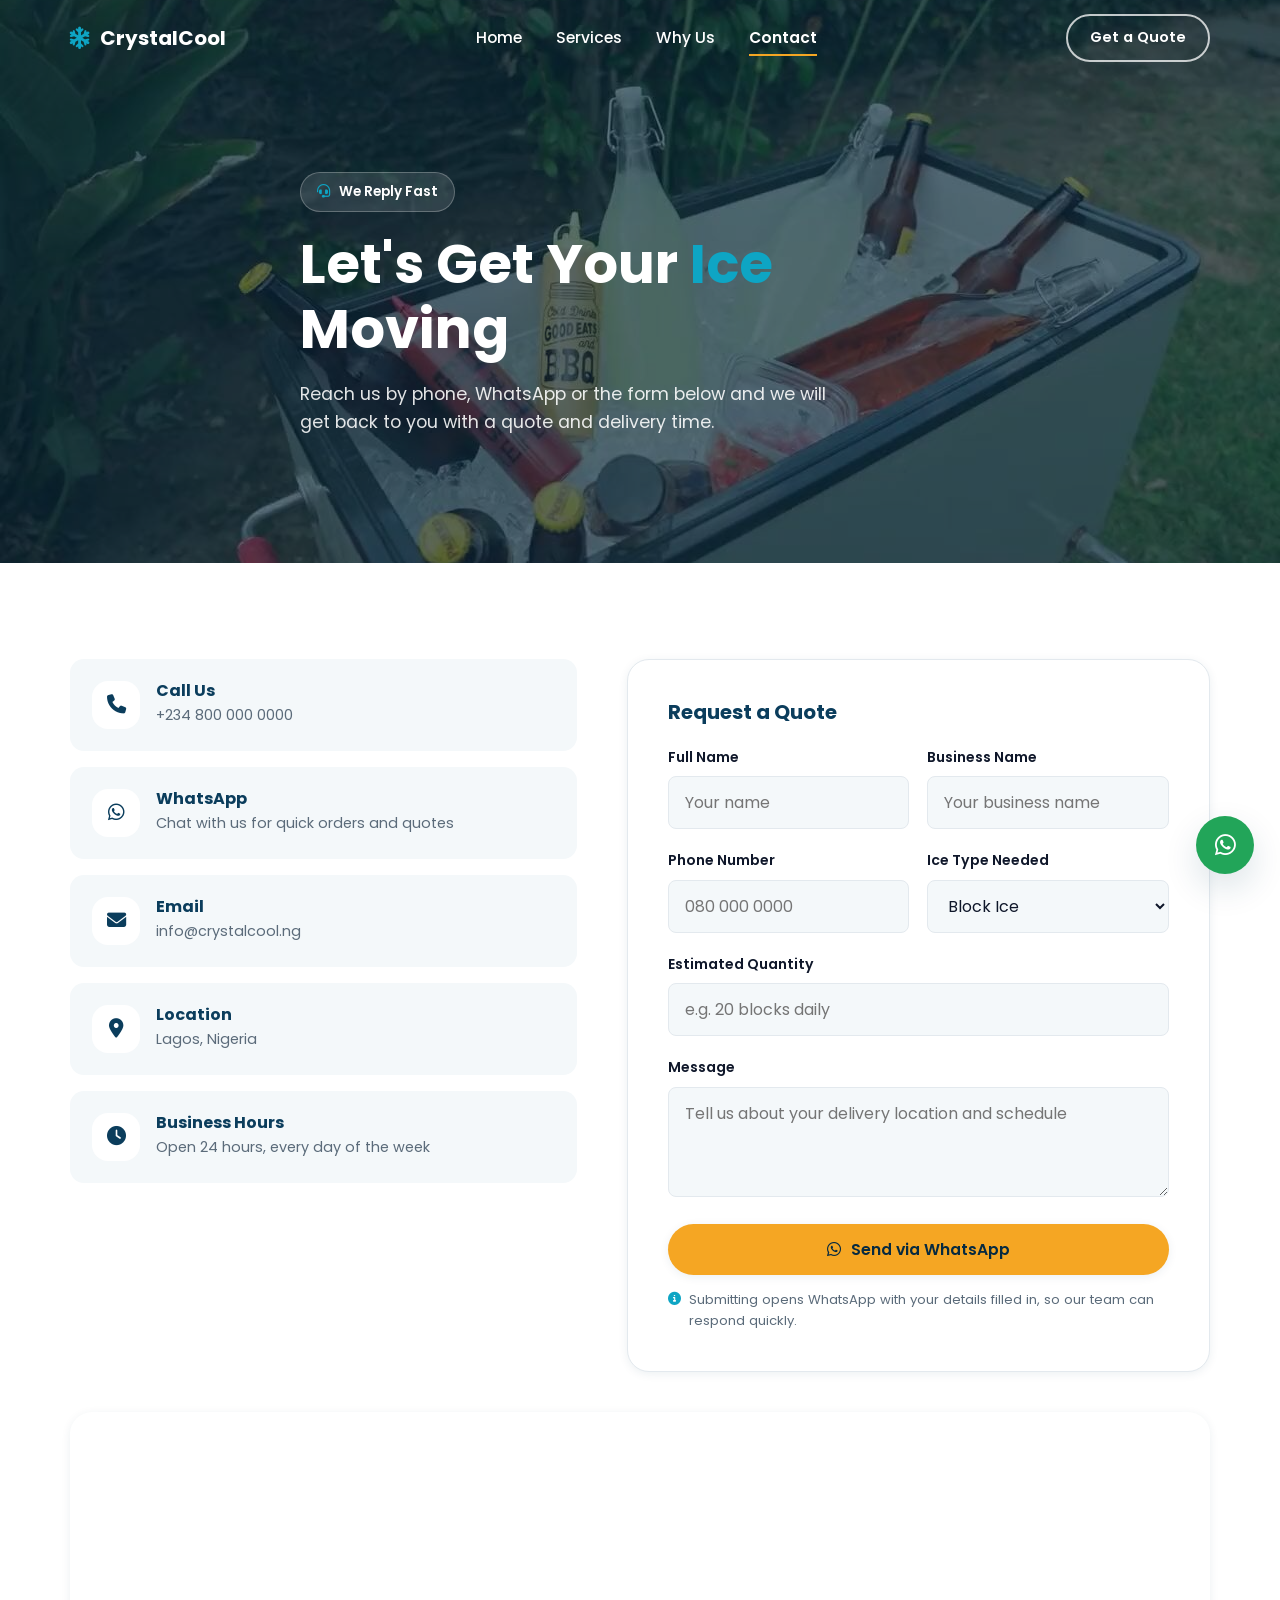
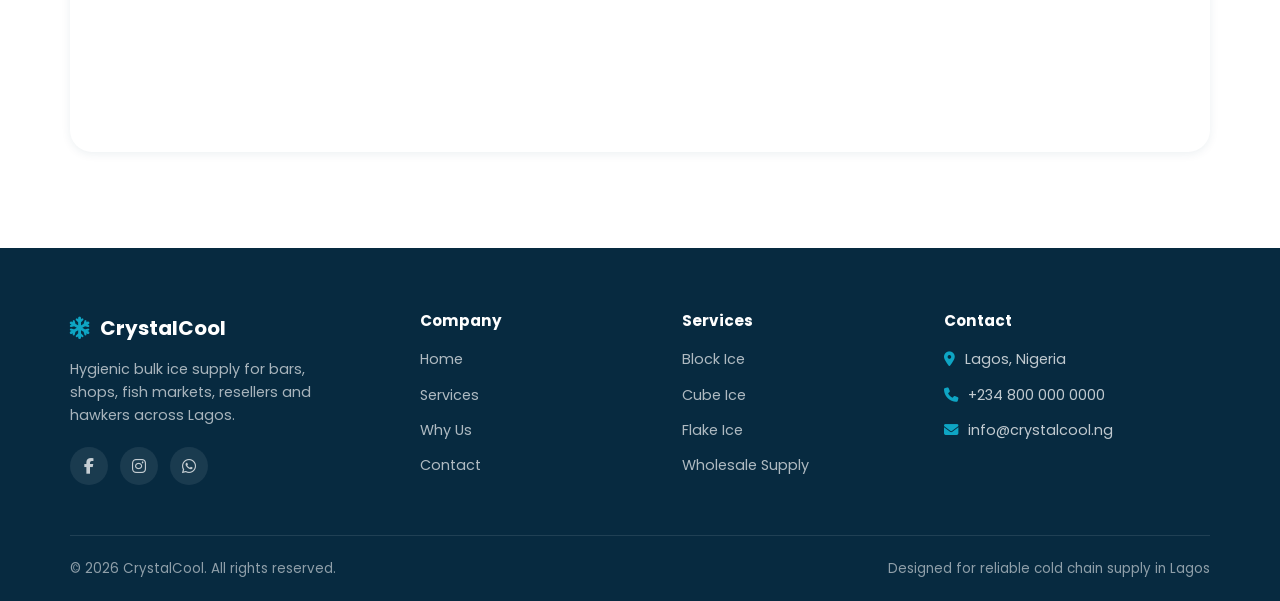
==== contact.html @ 1bad0e3f "Initial website commit" ====
<!DOCTYPE html>
<html lang="en">
<head>
<meta charset="UTF-8">
<meta name="viewport" content="width=device-width, initial-scale=1.0">
<title>Contact CrystalCool | Order Ice Block Supply in Lagos</title>
<meta name="description" content="Contact CrystalCool to order block ice, cube ice or flake ice in Lagos. Call, WhatsApp or fill the form for a fast quote and same day delivery.">
<meta name="keywords" content="contact ice supplier Lagos, order ice block, ice delivery quote, CrystalCool contact">
<meta name="robots" content="index, follow">
<meta name="author" content="CrystalCool">
<link rel="canonical" href="https://www.crystalcool.ng/contact.html">

<meta property="og:type" content="website">
<meta property="og:site_name" content="CrystalCool">
<meta property="og:title" content="Contact CrystalCool | Order Ice Supply in Lagos">
<meta property="og:description" content="Call, WhatsApp or send a request to order block, cube or flake ice with fast delivery.">
<meta property="og:image" content="https://www.crystalcool.ng/assets/images/poster-contact.jpg">
<meta property="og:url" content="https://www.crystalcool.ng/contact.html">
<meta name="twitter:card" content="summary_large_image">
<meta name="twitter:title" content="Contact CrystalCool">
<meta name="twitter:description" content="Order block, cube or flake ice with fast delivery across Lagos.">
<meta name="twitter:image" content="https://www.crystalcool.ng/assets/images/poster-contact.jpg">

<link rel="icon" type="image/webp" href="assets/images/ice-cubes-macro-1.webp">
<link rel="preload" as="image" href="assets/images/poster-contact.jpg">
<link rel="preconnect" href="https://fonts.googleapis.com">
<link rel="preconnect" href="https://fonts.gstatic.com" crossorigin>
<link href="https://fonts.googleapis.com/css2?family=Poppins:wght@300;400;500;600;700;800&display=swap" rel="stylesheet">
<link rel="stylesheet" href="https://cdnjs.cloudflare.com/ajax/libs/font-awesome/6.5.1/css/all.min.css">
<link rel="stylesheet" href="css/styles.css">

<script type="application/ld+json">
{
  "@context": "https://schema.org",
  "@type": "ContactPage",
  "name": "Contact CrystalCool",
  "url": "https://www.crystalcool.ng/contact.html",
  "about": {
    "@type": "LocalBusiness",
    "name": "CrystalCool",
    "telephone": "+2348000000000",
    "email": "info@crystalcool.ng",
    "address": { "@type": "PostalAddress", "addressLocality": "Lagos", "addressCountry": "NG" }
  }
}
</script>
</head>
<body>

<div class="preloader"><div class="ice-loader"></div><span>CrystalCool</span></div>

<a href="https://wa.me/2348000000000" class="wa-float" target="_blank" rel="noopener" aria-label="Chat on WhatsApp"><i class="fa-brands fa-whatsapp"></i></a>
<button class="to-top" aria-label="Back to top"><i class="fa-solid fa-arrow-up"></i></button>

<header class="navbar">
  <div class="container">
    <a href="index.html" class="brand"><i class="fa-solid fa-snowflake"></i> CrystalCool</a>
    <nav class="nav-links">
      <a href="index.html">Home</a>
      <a href="services.html">Services</a>
      <a href="index.html#why-us">Why Us</a>
      <a href="contact.html" class="active">Contact</a>
    </nav>
    <div class="nav-cta">
      <a href="contact.html" class="btn btn-outline">Get a Quote</a>
      <button class="hamburger" aria-label="Toggle menu"><span></span><span></span><span></span></button>
    </div>
  </div>
</header>

<section class="hero" style="min-height:56vh;">
  <div class="hero-media">
    <video autoplay muted loop playsinline preload="none" poster="assets/images/poster-contact.jpg">
      <source src="assets/videos/hero-contact.mp4" type="video/mp4">
    </video>
  </div>
  <div class="hero-overlay"></div>
  <div class="container hero-content">
    <span class="hero-eyebrow"><i class="fa-solid fa-headset"></i> We Reply Fast</span>
    <h1>Let's Get Your <span>Ice</span> Moving</h1>
    <p class="lead">Reach us by phone, WhatsApp or the form below and we will get back to you with a quote and delivery time.</p>
  </div>
</section>

<section>
  <div class="container">
    <div class="contact-grid">

      <div class="reveal">
        <div class="contact-info-card">
          <div class="feature-icon"><i class="fa-solid fa-phone"></i></div>
          <div><h3>Call Us</h3><p>+234 800 000 0000</p></div>
        </div>
        <div class="contact-info-card">
          <div class="feature-icon"><i class="fa-brands fa-whatsapp"></i></div>
          <div><h3>WhatsApp</h3><p>Chat with us for quick orders and quotes</p></div>
        </div>
        <div class="contact-info-card">
          <div class="feature-icon"><i class="fa-solid fa-envelope"></i></div>
          <div><h3>Email</h3><p>info@crystalcool.ng</p></div>
        </div>
        <div class="contact-info-card">
          <div class="feature-icon"><i class="fa-solid fa-location-dot"></i></div>
          <div><h3>Location</h3><p>Lagos, Nigeria</p></div>
        </div>
        <div class="contact-info-card">
          <div class="feature-icon"><i class="fa-solid fa-clock"></i></div>
          <div><h3>Business Hours</h3><p>Open 24 hours, every day of the week</p></div>
        </div>
      </div>

      <div class="reveal">
        <form class="contact-form" id="quote-form">
          <h3 style="margin-bottom:22px;">Request a Quote</h3>
          <div class="form-row">
            <div class="field">
              <label for="name">Full Name</label>
              <input type="text" id="name" name="name" required placeholder="Your name">
            </div>
            <div class="field">
              <label for="business">Business Name</label>
              <input type="text" id="business" name="business" placeholder="Your business name">
            </div>
          </div>
          <div class="form-row">
            <div class="field">
              <label for="phone">Phone Number</label>
              <input type="tel" id="phone" name="phone" required placeholder="080 000 0000">
            </div>
            <div class="field">
              <label for="ice_type">Ice Type Needed</label>
              <select id="ice_type" name="ice_type">
                <option value="Block Ice">Block Ice</option>
                <option value="Cube Ice">Cube Ice</option>
                <option value="Flake Ice">Flake Ice</option>
                <option value="Not Sure">Not Sure Yet</option>
              </select>
            </div>
          </div>
          <div class="field">
            <label for="quantity">Estimated Quantity</label>
            <input type="text" id="quantity" name="quantity" placeholder="e.g. 20 blocks daily">
          </div>
          <div class="field">
            <label for="message">Message</label>
            <textarea id="message" name="message" placeholder="Tell us about your delivery location and schedule"></textarea>
          </div>
          <button type="submit" class="btn btn-primary btn-block"><i class="fa-brands fa-whatsapp"></i> Send via WhatsApp</button>
          <p class="form-note"><i class="fa-solid fa-circle-info"></i> Submitting opens WhatsApp with your details filled in, so our team can respond quickly.</p>
          <div class="form-success"><i class="fa-solid fa-circle-check"></i> Thanks! Your request has been prepared in WhatsApp.</div>
        </form>
      </div>

    </div>

    <div class="map-wrap reveal">
      <iframe src="https://www.google.com/maps?q=Lagos%2C%20Nigeria&output=embed" loading="lazy" allowfullscreen title="CrystalCool location map"></iframe>
    </div>
  </div>
</section>

<footer class="site-footer">
  <div class="container">
    <div class="footer-grid">
      <div class="footer-brand">
        <a href="index.html" class="brand"><i class="fa-solid fa-snowflake"></i> CrystalCool</a>
        <p>Hygienic bulk ice supply for bars, shops, fish markets, resellers and hawkers across Lagos.</p>
        <div class="footer-social">
          <a href="#" aria-label="Facebook"><i class="fa-brands fa-facebook-f"></i></a>
          <a href="#" aria-label="Instagram"><i class="fa-brands fa-instagram"></i></a>
          <a href="https://wa.me/2348000000000" aria-label="WhatsApp"><i class="fa-brands fa-whatsapp"></i></a>
        </div>
      </div>
      <div class="footer-col">
        <h4>Company</h4>
        <ul>
          <li><a href="index.html">Home</a></li>
          <li><a href="services.html">Services</a></li>
          <li><a href="index.html#why-us">Why Us</a></li>
          <li><a href="contact.html">Contact</a></li>
        </ul>
      </div>
      <div class="footer-col">
        <h4>Services</h4>
        <ul>
          <li><a href="services.html">Block Ice</a></li>
          <li><a href="services.html">Cube Ice</a></li>
          <li><a href="services.html">Flake Ice</a></li>
          <li><a href="services.html">Wholesale Supply</a></li>
        </ul>
      </div>
      <div class="footer-col">
        <h4>Contact</h4>
        <ul>
          <li><i class="fa-solid fa-location-dot"></i> Lagos, Nigeria</li>
          <li><i class="fa-solid fa-phone"></i> +234 800 000 0000</li>
          <li><i class="fa-solid fa-envelope"></i> info@crystalcool.ng</li>
        </ul>
      </div>
    </div>
    <div class="footer-bottom">
      <span>&copy; <span id="year"></span> CrystalCool. All rights reserved.</span>
      <span>Designed for reliable cold chain supply in Lagos</span>
    </div>
  </div>
</footer>

<script src="js/main.js" defer></script>
</body>
</html>
---- css/styles.css ----
/* ==========================================================================
   CrystalCool - Stylesheet
   Font: Poppins | Colors: flat, no gradients
   ========================================================================== */

:root {
  /* Brand colors (flat, no gradients) */
  --color-primary: #0B3D5C;      /* deep ice-blue: trust, cold, stability */
  --color-primary-dark: #072A40;
  --color-secondary: #0EA5C4;    /* ice-cyan: fresh, clean, water */
  --color-accent: #F5A623;       /* warm amber: CTAs, energy, visibility */
  --color-accent-dark: #D98C0F;

  --color-ink: #0F172A;          /* body text */
  --color-muted: #5B6B7A;        /* secondary text */
  --color-line: #E3E9EE;         /* borders */
  --color-bg: #FFFFFF;
  --color-bg-soft: #F4F8FA;      /* light ice-tinted background */
  --color-white: #FFFFFF;

  --font-main: 'Poppins', -apple-system, BlinkMacSystemFont, 'Segoe UI', sans-serif;

  --radius-sm: 8px;
  --radius-md: 14px;
  --radius-lg: 22px;

  --shadow-sm: 0 2px 10px rgba(11, 61, 92, 0.08);
  --shadow-md: 0 14px 34px rgba(11, 61, 92, 0.14);
  --shadow-lg: 0 24px 60px rgba(11, 61, 92, 0.20);

  --nav-height: 76px;
  --container: 1180px;

  --ease: cubic-bezier(0.22, 1, 0.36, 1);
}

/* ---------- Reset ---------- */
*, *::before, *::after { box-sizing: border-box; margin: 0; padding: 0; }
html { scroll-behavior: smooth; }
html, body { height: 100%; }
body {
  font-family: var(--font-main);
  color: var(--color-ink);
  background: var(--color-bg);
  line-height: 1.6;
  -webkit-font-smoothing: antialiased;
  overflow-x: hidden;
  animation: pageFadeIn 0.6s var(--ease);
}
img, video { max-width: 100%; display: block; }
a { color: inherit; text-decoration: none; }
ul { list-style: none; }
button { font-family: inherit; cursor: pointer; border: none; background: none; }
input, textarea, select { font-family: inherit; font-size: 1rem; }
.container { width: 100%; max-width: var(--container); margin: 0 auto; padding: 0 20px; }

h1, h2, h3, h4 { font-weight: 700; line-height: 1.2; color: var(--color-primary); }
h1 { font-size: clamp(2.1rem, 5vw, 3.4rem); }
h2 { font-size: clamp(1.7rem, 3.4vw, 2.4rem); }
h3 { font-size: 1.25rem; }
p { color: var(--color-muted); }

@keyframes pageFadeIn { from { opacity: 0; } to { opacity: 1; } }

/* ---------- Preloader ---------- */
.preloader {
  position: fixed; inset: 0; z-index: 9999;
  background: var(--color-primary);
  display: flex; align-items: center; justify-content: center;
  flex-direction: column; gap: 18px;
  transition: opacity 0.5s var(--ease), visibility 0.5s var(--ease);
}
.preloader.hide { opacity: 0; visibility: hidden; pointer-events: none; }
.ice-loader {
  width: 54px; height: 54px;
  border: 5px solid rgba(255,255,255,0.25);
  border-top-color: var(--color-secondary);
  border-radius: 50%;
  animation: spin 0.9s linear infinite;
}
.preloader span {
  color: var(--color-white);
  font-weight: 600;
  letter-spacing: 0.06em;
  font-size: 0.9rem;
  text-transform: uppercase;
}
@keyframes spin { to { transform: rotate(360deg); } }

/* ---------- Buttons ---------- */
.btn {
  display: inline-flex; align-items: center; gap: 10px;
  padding: 14px 28px;
  border-radius: 50px;
  font-weight: 600; font-size: 0.98rem;
  transition: transform 0.25s var(--ease), box-shadow 0.25s var(--ease), background 0.25s var(--ease);
  white-space: nowrap;
}
.btn-primary { background: var(--color-accent); color: var(--color-primary-dark); box-shadow: var(--shadow-sm); }
.btn-primary:hover { background: var(--color-accent-dark); transform: translateY(-3px); box-shadow: var(--shadow-md); }
.btn-outline { background: transparent; color: var(--color-white); border: 2px solid rgba(255,255,255,0.75); }
.btn-outline:hover { background: rgba(255,255,255,0.12); transform: translateY(-3px); }
.btn-solid { background: var(--color-primary); color: var(--color-white); }
.btn-solid:hover { background: var(--color-primary-dark); transform: translateY(-3px); box-shadow: var(--shadow-md); }
.btn-whatsapp { background: #22a559; color: var(--color-white); }
.btn-whatsapp:hover { background: #1b8a48; transform: translateY(-3px); box-shadow: var(--shadow-md); }
.btn-block { width: 100%; justify-content: center; }

/* ---------- Navbar ---------- */
.navbar {
  position: fixed; top: 0; left: 0; width: 100%; z-index: 1000;
  height: var(--nav-height);
  display: flex; align-items: center;
  background: transparent;
  transition: background 0.3s var(--ease), box-shadow 0.3s var(--ease), height 0.3s var(--ease);
}
.navbar.scrolled {
  background: var(--color-white);
  box-shadow: var(--shadow-sm);
  height: 66px;
}
.navbar .container { display: flex; align-items: center; justify-content: space-between; }
.brand { display: flex; align-items: center; gap: 10px; font-weight: 700; font-size: 1.25rem; color: var(--color-white); transition: color 0.3s var(--ease); }
.navbar.scrolled .brand { color: var(--color-primary); }
.brand i { color: var(--color-secondary); font-size: 1.4rem; }

.nav-links { display: flex; align-items: center; gap: 34px; }
.nav-links a {
  color: var(--color-white); font-weight: 500; font-size: 0.97rem;
  position: relative; padding: 6px 0; transition: color 0.3s var(--ease);
}
.navbar.scrolled .nav-links a { color: var(--color-ink); }
.nav-links a::after {
  content: ""; position: absolute; left: 0; bottom: 0; width: 0; height: 2px;
  background: var(--color-accent); transition: width 0.3s var(--ease);
}
.nav-links a:hover::after, .nav-links a.active::after { width: 100%; }
.nav-links a.active { font-weight: 600; }

.nav-cta { display: flex; align-items: center; gap: 14px; }
.nav-cta .btn { padding: 10px 22px; font-size: 0.92rem; }

.hamburger {
  display: none; flex-direction: column; gap: 5px; width: 30px; z-index: 1001;
}
.hamburger span { display: block; height: 2px; width: 100%; background: var(--color-white); transition: all 0.3s var(--ease); }
.navbar.scrolled .hamburger span { background: var(--color-primary); }
.hamburger.active span:nth-child(1) { transform: translateY(7px) rotate(45deg); }
.hamburger.active span:nth-child(2) { opacity: 0; }
.hamburger.active span:nth-child(3) { transform: translateY(-7px) rotate(-45deg); }

/* ---------- Hero (video background) ---------- */
.hero {
  position: relative;
  min-height: 100vh;
  display: flex; align-items: center;
  overflow: hidden;
  background: var(--color-primary-dark);
}
.hero-media { position: absolute; inset: 0; width: 100%; height: 100%; overflow: hidden; }
.hero-media video, .hero-media img.hero-fallback {
  position: absolute; top: 50%; left: 50%; min-width: 100%; min-height: 100%;
  width: auto; height: auto; transform: translate(-50%, -50%);
  object-fit: cover; will-change: transform;
}
.hero-overlay {
  position: absolute; inset: 0;
  background: rgba(7, 42, 64, 0.62);
}
.hero-content { position: relative; z-index: 2; color: var(--color-white); max-width: 720px; padding-top: var(--nav-height); }
.hero-eyebrow {
  display: inline-flex; align-items: center; gap: 8px;
  background: rgba(255,255,255,0.12); border: 1px solid rgba(255,255,255,0.25);
  padding: 8px 16px; border-radius: 50px; font-size: 0.85rem; font-weight: 600;
  color: var(--color-white); margin-bottom: 20px;
}
.hero-eyebrow i { color: var(--color-secondary); }
.hero-content h1 { color: var(--color-white); margin-bottom: 18px; }
.hero-content h1 span { color: var(--color-secondary); }
.hero-content p.lead { color: rgba(255,255,255,0.88); font-size: 1.1rem; max-width: 560px; margin-bottom: 30px; }
.hero-actions { display: flex; flex-wrap: wrap; gap: 16px; margin-bottom: 44px; }
.hero-badges { display: flex; flex-wrap: wrap; gap: 28px; }
.hero-badges .badge { display: flex; align-items: center; gap: 10px; color: var(--color-white); font-size: 0.9rem; font-weight: 500; }
.hero-badges .badge i { color: var(--color-secondary); font-size: 1.1rem; }

.scroll-cue {
  position: absolute; bottom: 30px; left: 50%; transform: translateX(-50%);
  color: var(--color-white); z-index: 2; text-align: center; font-size: 0.78rem;
  letter-spacing: 0.08em; text-transform: uppercase; opacity: 0.8;
}
.scroll-cue i { display: block; margin-top: 8px; animation: bounce 1.8s infinite; }
@keyframes bounce { 0%,100% { transform: translateY(0); } 50% { transform: translateY(8px); } }

/* ---------- Sections ---------- */
section { padding: 96px 0; }
.section-tight { padding: 64px 0; }
.section-header { max-width: 640px; margin: 0 auto 56px; text-align: center; }
.section-tag {
  display: inline-block; color: var(--color-accent-dark); background: #FFF3DF;
  font-weight: 700; font-size: 0.78rem; letter-spacing: 0.08em; text-transform: uppercase;
  padding: 6px 16px; border-radius: 50px; margin-bottom: 16px;
}
.section-header p { margin-top: 14px; }
.bg-soft { background: var(--color-bg-soft); }
.bg-primary { background: var(--color-primary); }
.bg-primary h2, .bg-primary .section-tag { color: var(--color-white); }
.bg-primary p { color: rgba(255,255,255,0.78); }

/* ---------- 3D scroll-reveal engine ---------- */
.scene { perspective: 1400px; }
.reveal-3d {
  opacity: 0;
  transform: translateY(50px) rotateX(12deg);
  transform-origin: top center;
  transition: opacity 0.75s var(--ease), transform 0.75s var(--ease);
}
.reveal-3d.visible { opacity: 1; transform: translateY(0) rotateX(0deg); }
.reveal {
  opacity: 0; transform: translateY(30px);
  transition: opacity 0.65s var(--ease), transform 0.65s var(--ease);
}
.reveal.visible { opacity: 1; transform: translateY(0); }

/* Stagger helper */
.stagger > * { transition-delay: calc(var(--i, 0) * 0.09s); }

/* ---------- Stats ---------- */
.stats-bar { display: grid; grid-template-columns: repeat(4, 1fr); gap: 30px; }
.stat { text-align: center; color: var(--color-white); }
.stat .num { font-size: clamp(2rem, 4vw, 2.8rem); font-weight: 800; color: var(--color-secondary); }
.stat .label { font-size: 0.92rem; color: rgba(255,255,255,0.78); margin-top: 6px; }

/* ---------- Cards: "Who We Serve" ---------- */
.grid-4 { display: grid; grid-template-columns: repeat(4, 1fr); gap: 26px; }
.grid-3 { display: grid; grid-template-columns: repeat(3, 1fr); gap: 26px; }
.grid-2 { display: grid; grid-template-columns: repeat(2, 1fr); gap: 26px; }

.audience-card {
  position: relative; border-radius: var(--radius-lg); overflow: hidden;
  height: 320px; box-shadow: var(--shadow-sm);
  transition: transform 0.4s var(--ease), box-shadow 0.4s var(--ease);
}
.audience-card:hover { transform: translateY(-8px) scale(1.015); box-shadow: var(--shadow-lg); }
.audience-card img { width: 100%; height: 100%; object-fit: cover; transition: transform 0.6s var(--ease); }
.audience-card:hover img { transform: scale(1.08); }
.audience-card .tint { position: absolute; inset: 0; background: rgba(7, 42, 64, 0.55); }
.audience-card .info {
  position: absolute; left: 0; right: 0; bottom: 0; padding: 22px;
  color: var(--color-white);
}
.audience-card .info i { color: var(--color-secondary); font-size: 1.4rem; margin-bottom: 8px; display: block; }
.audience-card .info h3 { color: var(--color-white); margin-bottom: 4px; }
.audience-card .info p { color: rgba(255,255,255,0.85); font-size: 0.88rem; margin: 0; }

/* ---------- Feature / service cards ---------- */
.feature-card {
  background: var(--color-white);
  border: 1px solid var(--color-line);
  border-radius: var(--radius-md);
  padding: 32px 26px;
  transition: transform 0.35s var(--ease), box-shadow 0.35s var(--ease), border-color 0.35s var(--ease);
}
.feature-card:hover { transform: translateY(-6px); box-shadow: var(--shadow-md); border-color: transparent; }
.feature-icon {
  width: 58px; height: 58px; border-radius: 16px;
  background: var(--color-bg-soft);
  display: flex; align-items: center; justify-content: center;
  margin-bottom: 20px;
}
.feature-icon i { font-size: 1.5rem; color: var(--color-primary); }
.feature-card h3 { margin-bottom: 10px; }
.feature-card p { font-size: 0.94rem; margin: 0; }

/* ---------- Service detail cards (services page) ---------- */
.service-card {
  background: var(--color-white); border-radius: var(--radius-lg);
  border: 1px solid var(--color-line); padding: 36px;
  display: flex; flex-direction: column; gap: 16px;
  transition: transform 0.35s var(--ease), box-shadow 0.35s var(--ease);
  position: relative;
}
.service-card:hover { transform: translateY(-8px); box-shadow: var(--shadow-md); }
.service-card .feature-icon { background: var(--color-primary); }
.service-card .feature-icon i { color: var(--color-white); }
.service-card h3 { font-size: 1.35rem; }
.service-tag {
  align-self: flex-start;
  font-size: 0.76rem; font-weight: 700; letter-spacing: 0.04em;
  background: var(--color-bg-soft); color: var(--color-primary);
  padding: 5px 14px; border-radius: 50px; text-transform: uppercase;
}
.service-card ul { margin-top: 6px; display: flex; flex-direction: column; gap: 8px; }
.service-card ul li { font-size: 0.92rem; color: var(--color-muted); display: flex; align-items: flex-start; gap: 10px; }
.service-card ul li i { color: var(--color-secondary); margin-top: 4px; font-size: 0.85rem; }

/* ---------- Process steps ---------- */
.process { display: grid; grid-template-columns: repeat(4, 1fr); gap: 26px; counter-reset: step; }
.process-step { text-align: center; position: relative; }
.process-step .step-num {
  width: 56px; height: 56px; border-radius: 50%;
  background: var(--color-primary); color: var(--color-white);
  display: flex; align-items: center; justify-content: center;
  font-weight: 800; font-size: 1.2rem; margin: 0 auto 18px;
}
.process-step h3 { font-size: 1.05rem; margin-bottom: 8px; }
.process-step p { font-size: 0.9rem; }

/* ---------- Testimonials ---------- */
.testimonial-card {
  background: var(--color-white); border: 1px solid var(--color-line);
  border-radius: var(--radius-md); padding: 30px; position: relative;
}
.testimonial-card i.quote-icon { color: var(--color-accent); font-size: 1.6rem; margin-bottom: 14px; display: block; }
.testimonial-card p.quote { color: var(--color-ink); font-style: italic; margin-bottom: 18px; }
.testimonial-card .author { display: flex; align-items: center; gap: 12px; }
.testimonial-card .avatar {
  width: 42px; height: 42px; border-radius: 50%;
  background: var(--color-secondary); color: var(--color-white);
  display: flex; align-items: center; justify-content: center; font-weight: 700;
}
.testimonial-card .name { font-weight: 600; font-size: 0.92rem; color: var(--color-ink); }
.testimonial-card .role { font-size: 0.8rem; color: var(--color-muted); }

/* ---------- CTA banner ---------- */
.cta-banner {
  background: var(--color-primary); border-radius: var(--radius-lg);
  padding: 56px; display: flex; align-items: center; justify-content: space-between;
  gap: 30px; flex-wrap: wrap;
}
.cta-banner h2 { color: var(--color-white); margin-bottom: 8px; }
.cta-banner p { color: rgba(255,255,255,0.8); margin: 0; }
.cta-actions { display: flex; gap: 14px; flex-wrap: wrap; }

/* ---------- Contact page ---------- */
.contact-grid { display: grid; grid-template-columns: 1fr 1.15fr; gap: 50px; align-items: start; }
.contact-info-card {
  display: flex; gap: 16px; padding: 22px; border-radius: var(--radius-md);
  background: var(--color-bg-soft); margin-bottom: 16px;
  transition: transform 0.3s var(--ease);
}
.contact-info-card:hover { transform: translateX(6px); }
.contact-info-card .feature-icon { flex-shrink: 0; width: 48px; height: 48px; margin-bottom: 0; background: var(--color-white); }
.contact-info-card .feature-icon i { font-size: 1.2rem; }
.contact-info-card h3 { font-size: 1rem; margin-bottom: 4px; }
.contact-info-card p { font-size: 0.9rem; margin: 0; }

.contact-form {
  background: var(--color-white); border: 1px solid var(--color-line);
  border-radius: var(--radius-lg); padding: 40px; box-shadow: var(--shadow-sm);
}
.form-row { display: grid; grid-template-columns: 1fr 1fr; gap: 18px; }
.field { margin-bottom: 20px; }
.field label { display: block; font-size: 0.88rem; font-weight: 600; color: var(--color-ink); margin-bottom: 8px; }
.field input, .field select, .field textarea {
  width: 100%; padding: 13px 16px; border: 1.5px solid var(--color-line);
  border-radius: var(--radius-sm); color: var(--color-ink); background: var(--color-bg-soft);
  transition: border-color 0.25s var(--ease), background 0.25s var(--ease);
}
.field input:focus, .field select:focus, .field textarea:focus {
  outline: none; border-color: var(--color-secondary); background: var(--color-white);
}
.field textarea { resize: vertical; min-height: 110px; }
.form-note { font-size: 0.82rem; color: var(--color-muted); margin-top: 14px; display: flex; gap: 8px; align-items: flex-start; }
.form-note i { color: var(--color-secondary); margin-top: 3px; }
.form-success {
  display: none; align-items: center; gap: 10px; background: #E9F9EF; color: #1B8A48;
  padding: 14px 18px; border-radius: var(--radius-sm); font-weight: 600; font-size: 0.92rem; margin-top: 16px;
}
.form-success.show { display: flex; }

.map-wrap { border-radius: var(--radius-lg); overflow: hidden; margin-top: 40px; box-shadow: var(--shadow-sm); }
.map-wrap iframe { width: 100%; height: 340px; border: 0; display: block; }

/* ---------- Footer ---------- */
.site-footer { background: var(--color-primary-dark); color: rgba(255,255,255,0.75); padding: 64px 0 0; }
.footer-grid { display: grid; grid-template-columns: 1.4fr 1fr 1fr 1.2fr; gap: 40px; padding-bottom: 46px; }
.footer-brand .brand { color: var(--color-white); margin-bottom: 14px; }
.footer-brand p { color: rgba(255,255,255,0.65); font-size: 0.9rem; max-width: 280px; }
.footer-social { display: flex; gap: 12px; margin-top: 20px; }
.footer-social a {
  width: 38px; height: 38px; border-radius: 50%; background: rgba(255,255,255,0.08);
  display: flex; align-items: center; justify-content: center; transition: background 0.3s var(--ease), transform 0.3s var(--ease);
}
.footer-social a:hover { background: var(--color-secondary); transform: translateY(-3px); }
.footer-col h4 { color: var(--color-white); font-size: 0.95rem; margin-bottom: 18px; }
.footer-col ul li { margin-bottom: 12px; }
.footer-col ul li a { font-size: 0.9rem; color: rgba(255,255,255,0.68); transition: color 0.25s var(--ease); }
.footer-col ul li a:hover { color: var(--color-secondary); }
.footer-col ul li { display: flex; align-items: flex-start; gap: 10px; font-size: 0.9rem; }
.footer-col ul li i { color: var(--color-secondary); margin-top: 4px; }
.footer-bottom {
  border-top: 1px solid rgba(255,255,255,0.1); padding: 22px 0;
  display: flex; justify-content: space-between; align-items: center; flex-wrap: wrap; gap: 10px;
  font-size: 0.84rem; color: rgba(255,255,255,0.55);
}
.footer-bottom a { color: rgba(255,255,255,0.55); }
.footer-bottom a:hover { color: var(--color-secondary); }

/* ---------- WhatsApp float button ---------- */
.wa-float {
  position: fixed; bottom: 26px; right: 26px; z-index: 900;
  width: 58px; height: 58px; border-radius: 50%; background: #22a559;
  display: flex; align-items: center; justify-content: center;
  color: var(--color-white); font-size: 1.5rem;
  box-shadow: var(--shadow-md);
  transition: transform 0.3s var(--ease);
}
.wa-float:hover { transform: scale(1.08); }

/* ---------- Back to top ---------- */
.to-top {
  position: fixed; bottom: 26px; left: 26px; z-index: 900;
  width: 44px; height: 44px; border-radius: 50%; background: var(--color-primary);
  color: var(--color-white); display: flex; align-items: center; justify-content: center;
  opacity: 0; visibility: hidden; transform: translateY(10px);
  transition: all 0.3s var(--ease);
}
.to-top.show { opacity: 1; visibility: visible; transform: translateY(0); }

/* ---------- Responsive ---------- */
@media (max-width: 1024px) {
  .stats-bar { grid-template-columns: repeat(2, 1fr); row-gap: 34px; }
  .grid-4 { grid-template-columns: repeat(2, 1fr); }
  .grid-3 { grid-template-columns: repeat(2, 1fr); }
  .process { grid-template-columns: repeat(2, 1fr); row-gap: 34px; }
  .contact-grid { grid-template-columns: 1fr; }
  .footer-grid { grid-template-columns: 1fr 1fr; row-gap: 34px; }
}

@media (max-width: 768px) {
  section { padding: 68px 0; }
  .nav-links { position: fixed; top: 0; right: 0; height: 100vh; width: min(78vw, 320px);
    background: var(--color-white); flex-direction: column; justify-content: center; align-items: flex-start;
    padding: 40px; gap: 26px; transform: translateX(100%); transition: transform 0.4s var(--ease);
    box-shadow: -10px 0 40px rgba(0,0,0,0.12);
  }
  .nav-links.active { transform: translateX(0); }
  .nav-links a { color: var(--color-ink); font-size: 1.05rem; }
  .nav-cta .btn-outline { display: none; }
  .hamburger { display: flex; }
  .hero-actions { flex-direction: column; align-items: stretch; }
  .hero-badges { gap: 18px 24px; }
  .grid-4, .grid-3, .grid-2, .process { grid-template-columns: 1fr; }
  .footer-grid { grid-template-columns: 1fr; }
  .cta-banner { flex-direction: column; text-align: center; padding: 40px 26px; }
  .form-row { grid-template-columns: 1fr; }
  .wa-float { width: 52px; height: 52px; font-size: 1.3rem; bottom: 18px; right: 18px; }
  .to-top { bottom: 18px; left: 18px; }
}
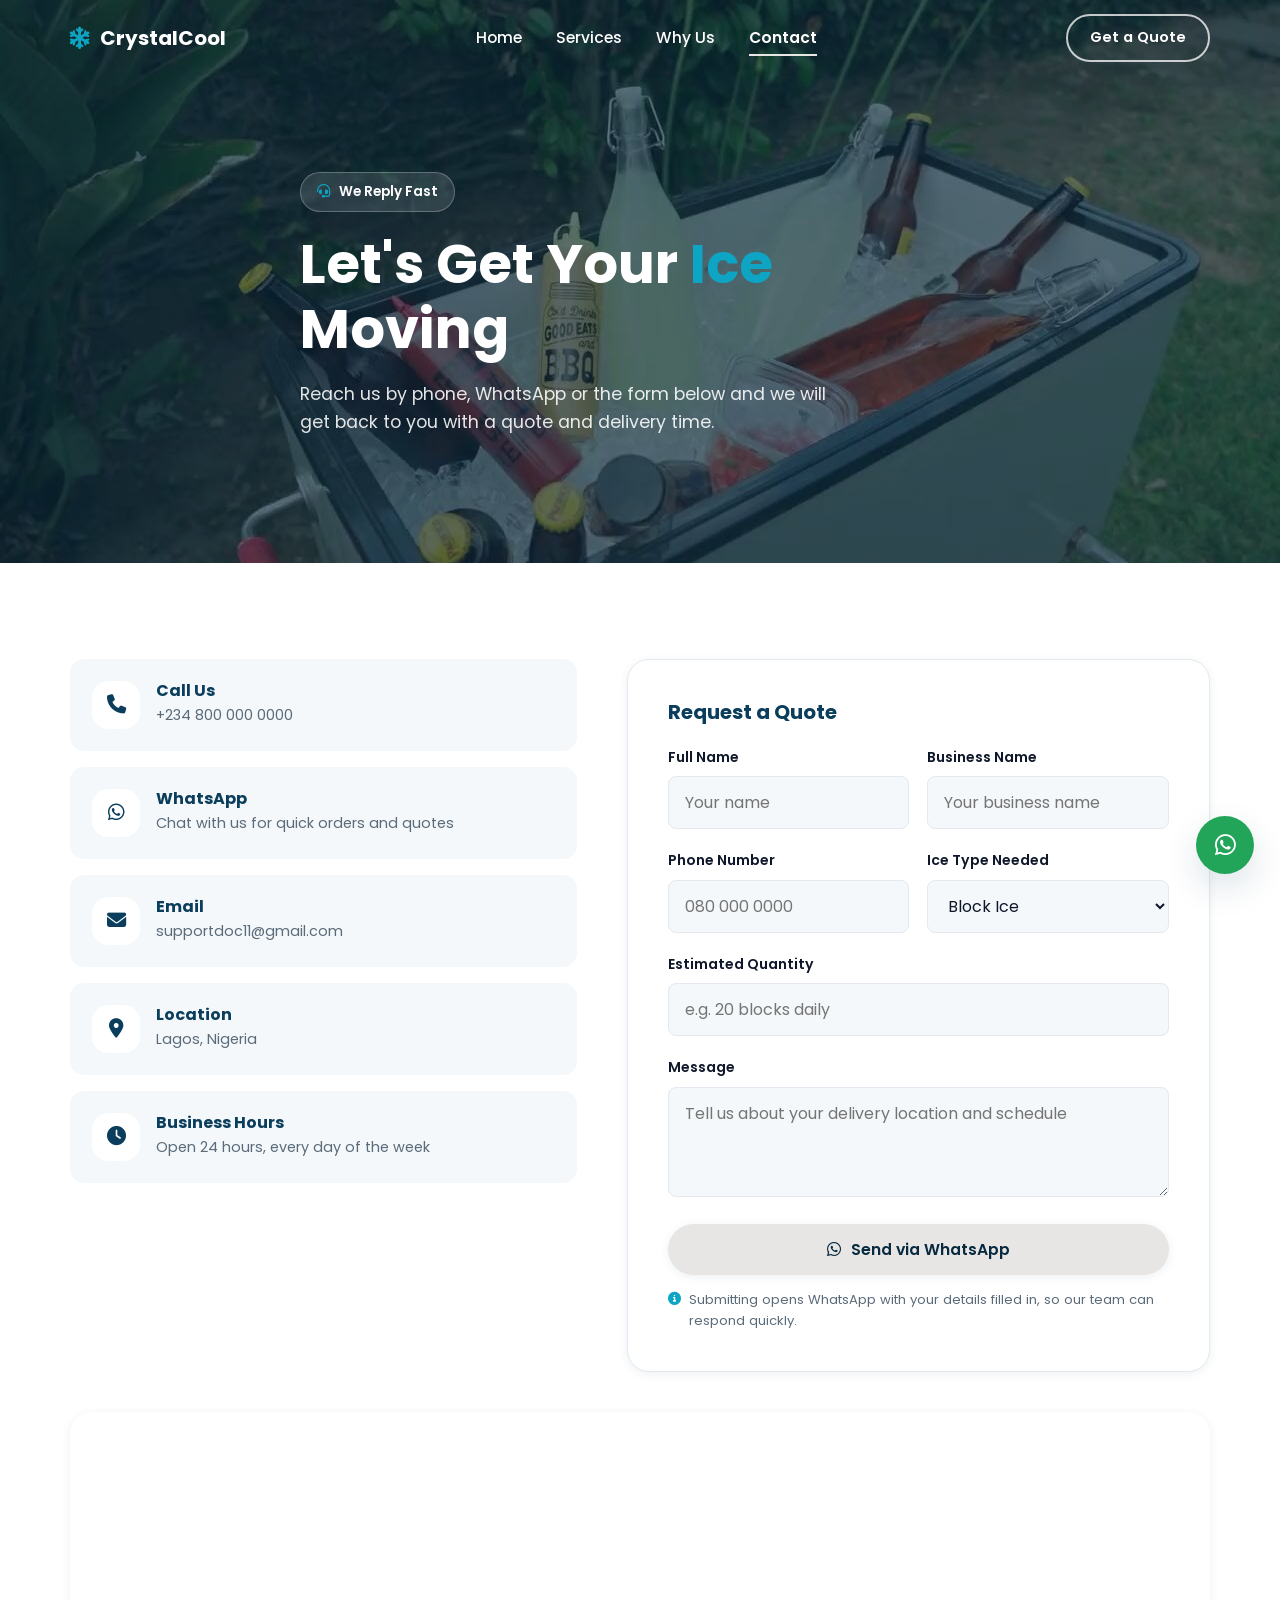
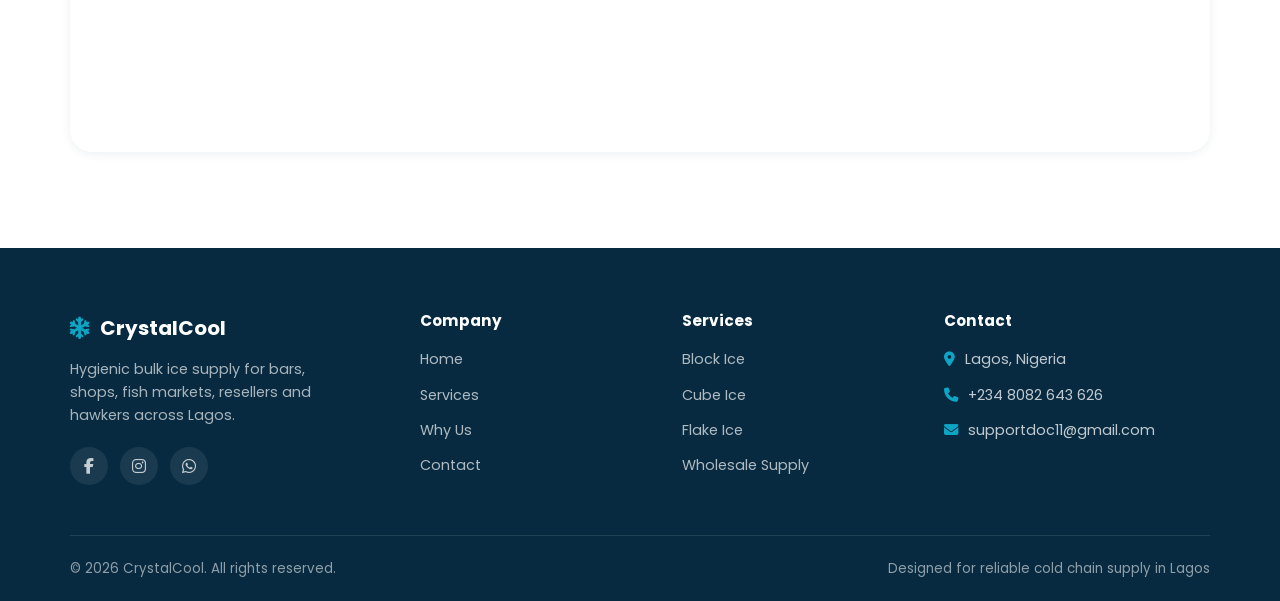
==== commit 4becbe42: "Upadted files" ====
--- a/contact.html
+++ b/contact.html
@@ -38,8 +38,8 @@
   "about": {
     "@type": "LocalBusiness",
     "name": "CrystalCool",
-    "telephone": "+2348000000000",
-    "email": "info@crystalcool.ng",
+    "telephone": "+234 8264 3626",
+    "email": "supportdoc11@gmail.com",
     "address": { "@type": "PostalAddress", "addressLocality": "Lagos", "addressCountry": "NG" }
   }
 }
@@ -49,7 +49,7 @@
 
 <div class="preloader"><div class="ice-loader"></div><span>CrystalCool</span></div>
 
-<a href="https://wa.me/2348000000000" class="wa-float" target="_blank" rel="noopener" aria-label="Chat on WhatsApp"><i class="fa-brands fa-whatsapp"></i></a>
+<a href="https://wa.me/234 8264 3626" class="wa-float" target="_blank" rel="noopener" aria-label="Chat on WhatsApp"><i class="fa-brands fa-whatsapp"></i></a>
 <button class="to-top" aria-label="Back to top"><i class="fa-solid fa-arrow-up"></i></button>
 
 <header class="navbar">
@@ -97,7 +97,7 @@
         </div>
         <div class="contact-info-card">
           <div class="feature-icon"><i class="fa-solid fa-envelope"></i></div>
-          <div><h3>Email</h3><p>info@crystalcool.ng</p></div>
+          <div><h3>Email</h3><p>supportdoc11@gmail.com</p></div>
         </div>
         <div class="contact-info-card">
           <div class="feature-icon"><i class="fa-solid fa-location-dot"></i></div>
@@ -168,7 +168,7 @@
         <div class="footer-social">
           <a href="#" aria-label="Facebook"><i class="fa-brands fa-facebook-f"></i></a>
           <a href="#" aria-label="Instagram"><i class="fa-brands fa-instagram"></i></a>
-          <a href="https://wa.me/2348000000000" aria-label="WhatsApp"><i class="fa-brands fa-whatsapp"></i></a>
+          <a href="https://wa.me/234 8264 3626" aria-label="WhatsApp"><i class="fa-brands fa-whatsapp"></i></a>
         </div>
       </div>
       <div class="footer-col">
@@ -193,8 +193,8 @@
         <h4>Contact</h4>
         <ul>
           <li><i class="fa-solid fa-location-dot"></i> Lagos, Nigeria</li>
-          <li><i class="fa-solid fa-phone"></i> +234 800 000 0000</li>
-          <li><i class="fa-solid fa-envelope"></i> info@crystalcool.ng</li>
+          <li><i class="fa-solid fa-phone"></i> +234 8082 643 626</li>
+          <li><i class="fa-solid fa-envelope"></i> supportdoc11@gmail.com</li>
         </ul>
       </div>
     </div>
--- a/css/styles.css
+++ b/css/styles.css
@@ -8,8 +8,8 @@
   --color-primary: #0B3D5C;      /* deep ice-blue: trust, cold, stability */
   --color-primary-dark: #072A40;
   --color-secondary: #0EA5C4;    /* ice-cyan: fresh, clean, water */
-  --color-accent: #F5A623;       /* warm amber: CTAs, energy, visibility */
-  --color-accent-dark: #D98C0F;
+  --color-accent: #e8e5e5;       /* warm amber: CTAs, energy, visibility */
+  --color-accent-dark: #2d2b28;
 
   --color-ink: #0F172A;          /* body text */
   --color-muted: #5B6B7A;        /* secondary text */
@@ -97,7 +97,7 @@
   white-space: nowrap;
 }
 .btn-primary { background: var(--color-accent); color: var(--color-primary-dark); box-shadow: var(--shadow-sm); }
-.btn-primary:hover { background: var(--color-accent-dark); transform: translateY(-3px); box-shadow: var(--shadow-md); }
+.btn-primary:hover { background: var(--color-muted); transform: translateY(-3px); box-shadow: var(--shadow-md); }
 .btn-outline { background: transparent; color: var(--color-white); border: 2px solid rgba(255,255,255,0.75); }
 .btn-outline:hover { background: rgba(255,255,255,0.12); transform: translateY(-3px); }
 .btn-solid { background: var(--color-primary); color: var(--color-white); }
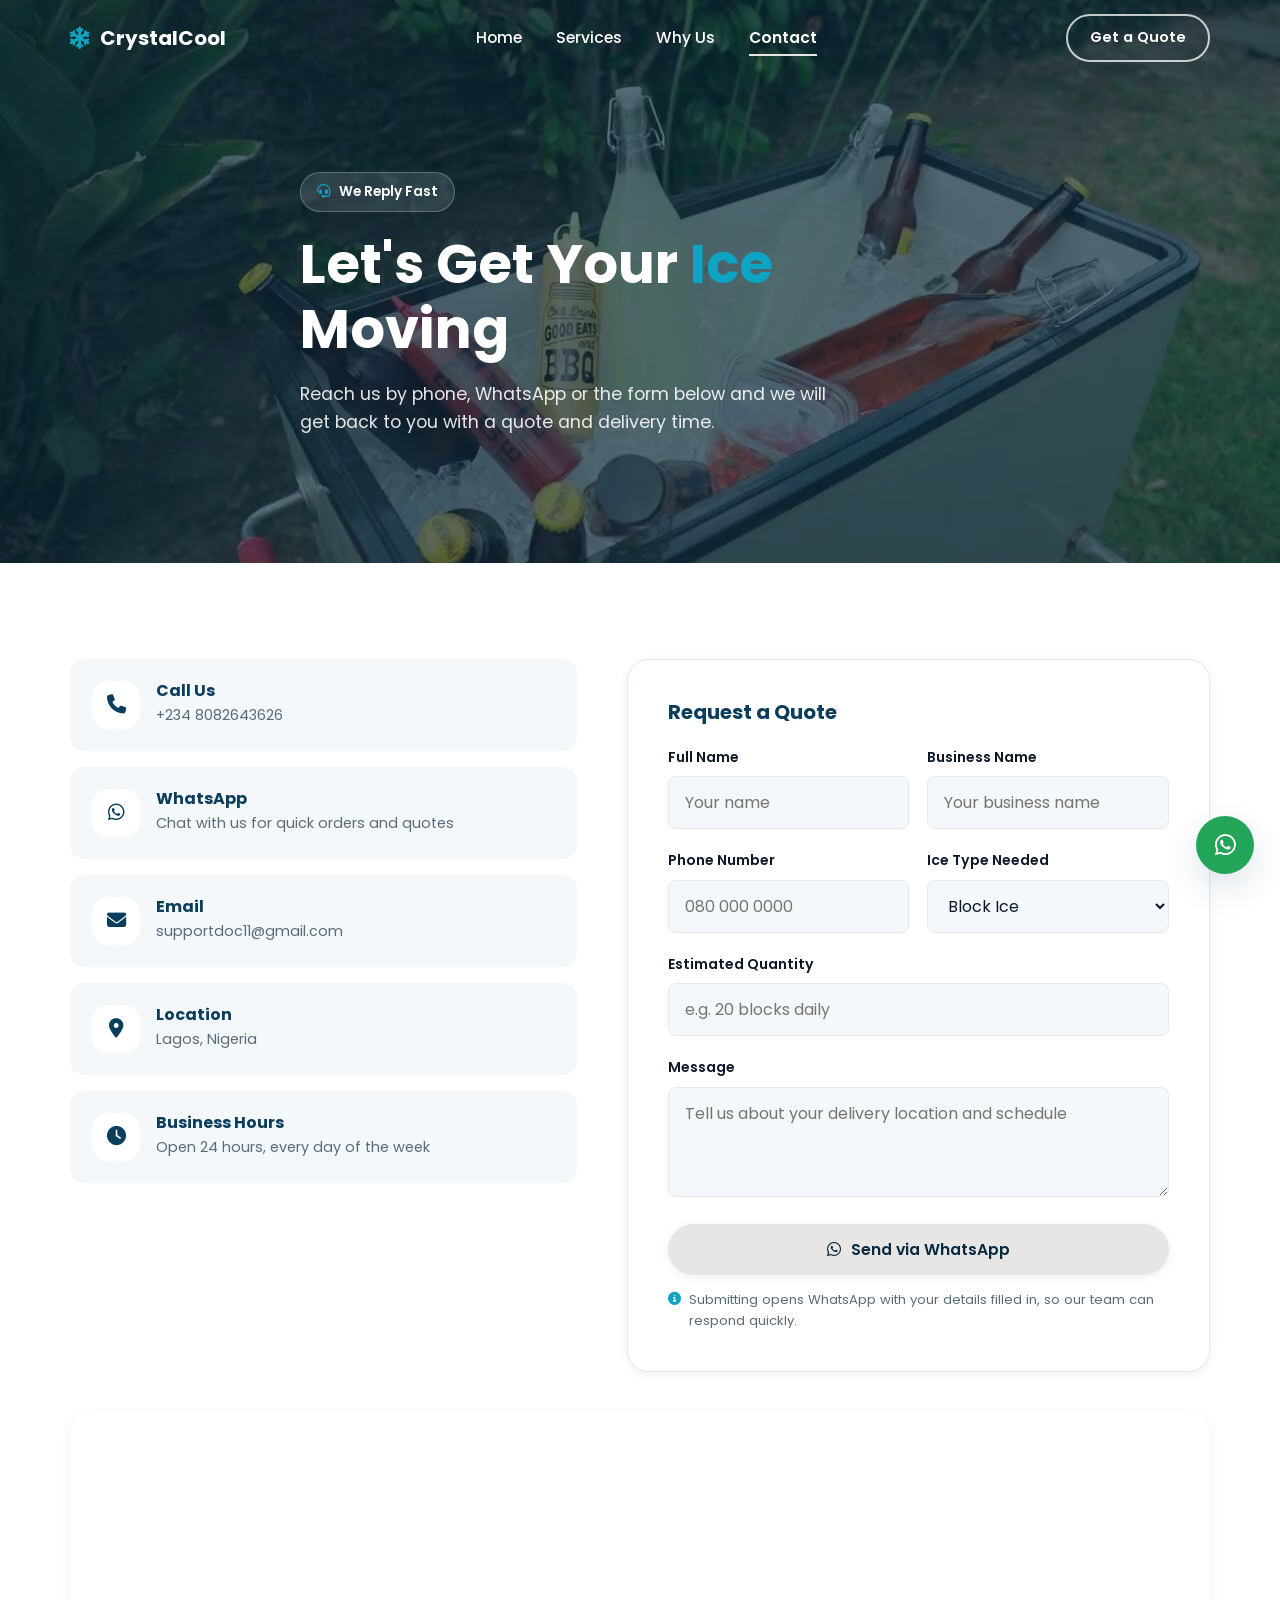
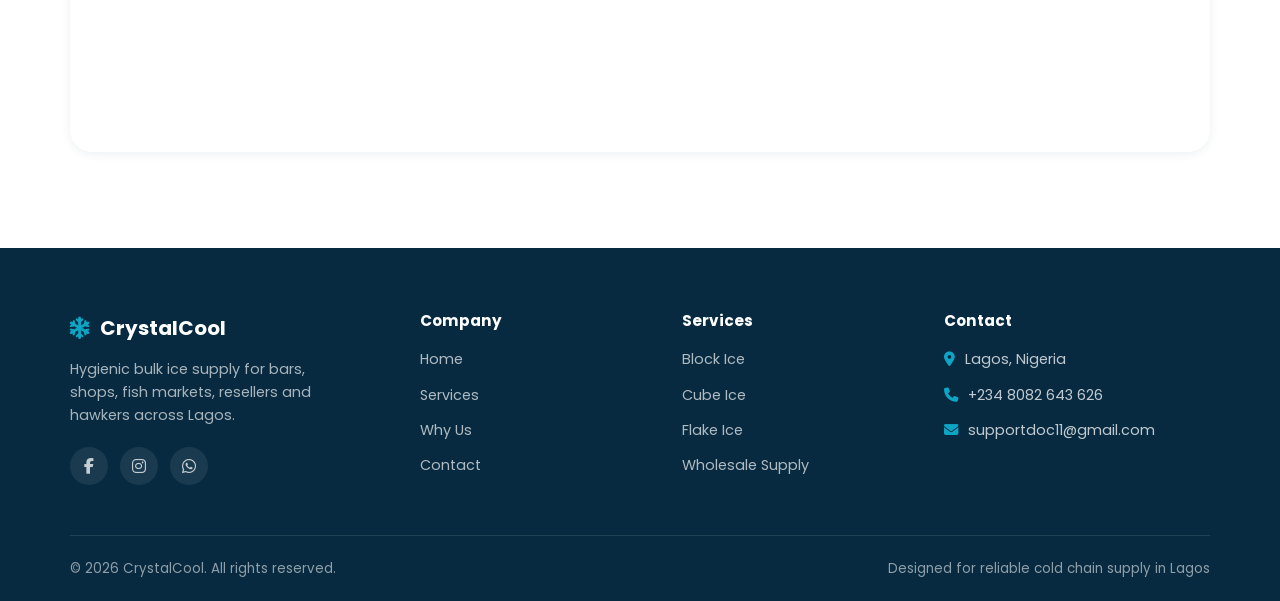
==== commit d3166b29: "push this" ====
--- a/contact.html
+++ b/contact.html
@@ -89,7 +89,7 @@
       <div class="reveal">
         <div class="contact-info-card">
           <div class="feature-icon"><i class="fa-solid fa-phone"></i></div>
-          <div><h3>Call Us</h3><p>+234 800 000 0000</p></div>
+          <div><h3>Call Us</h3><p>+234 8082643626</p></div>
         </div>
         <div class="contact-info-card">
           <div class="feature-icon"><i class="fa-brands fa-whatsapp"></i></div>
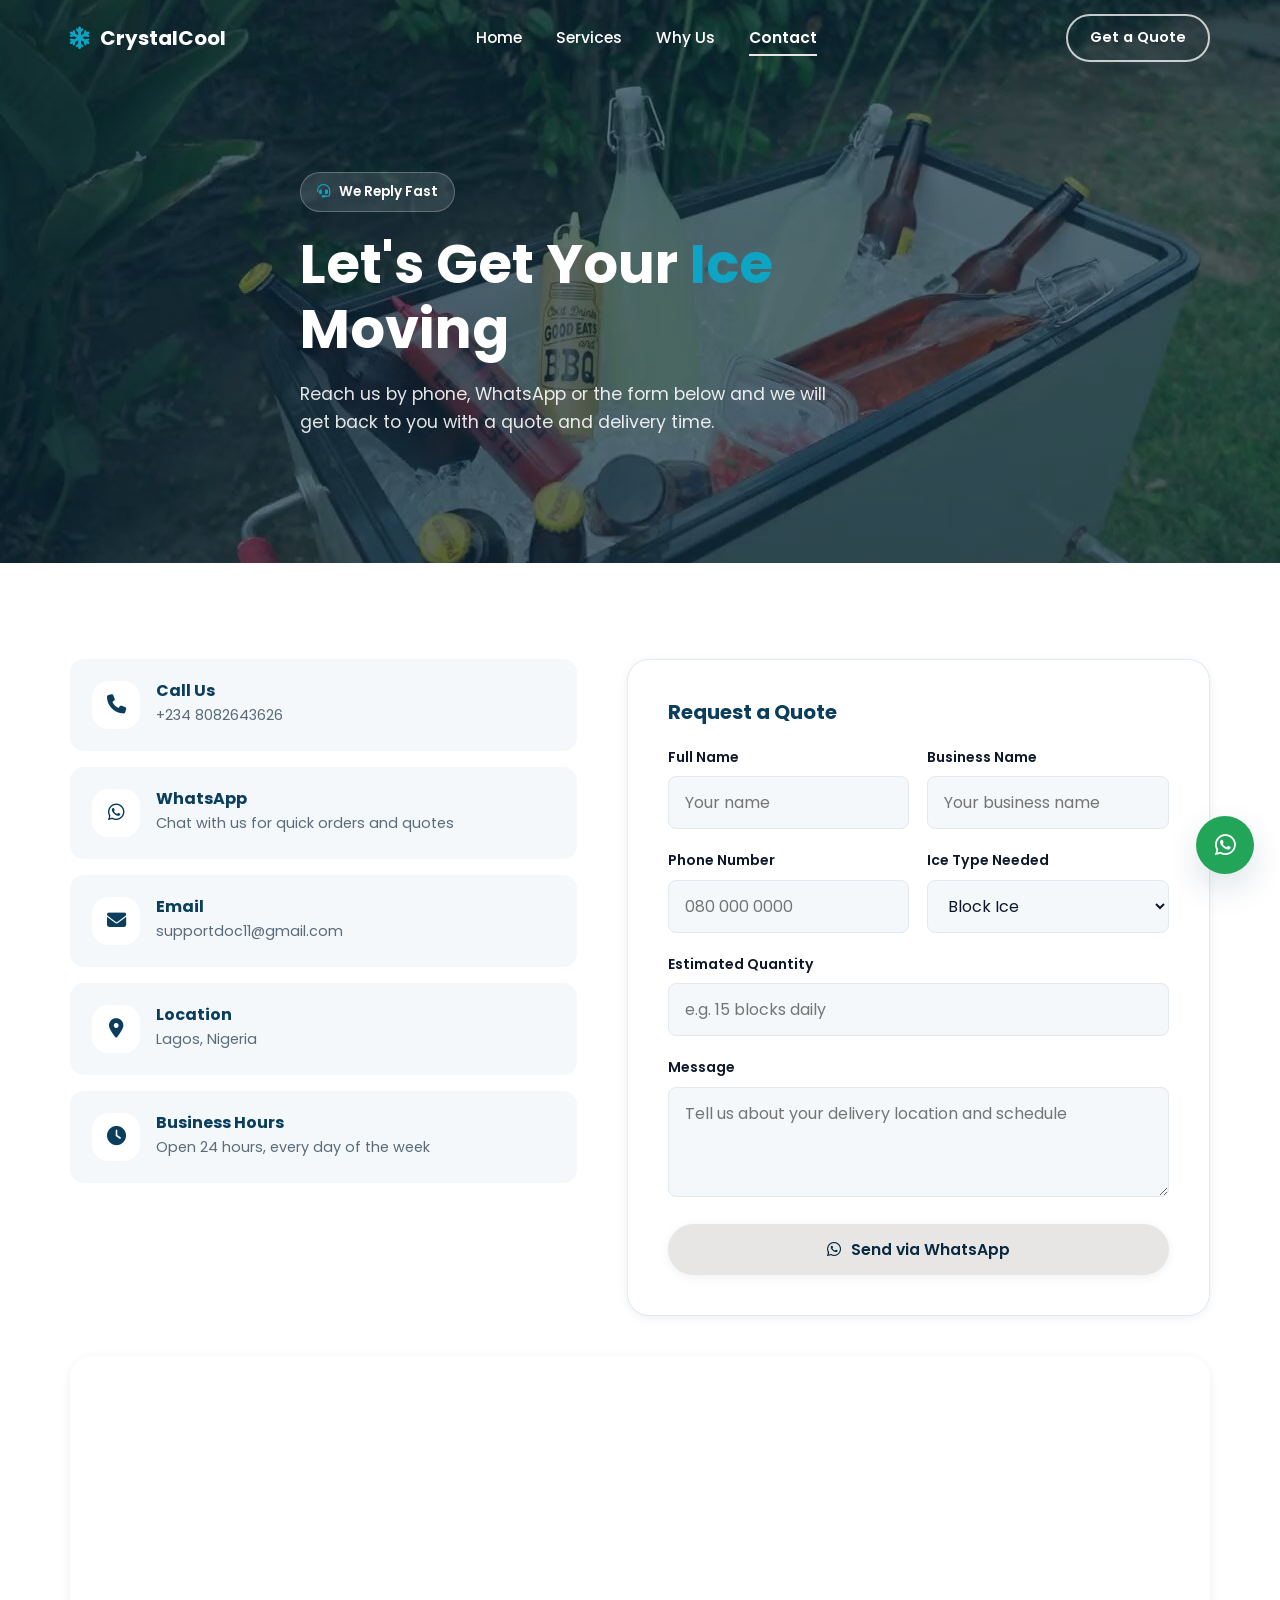
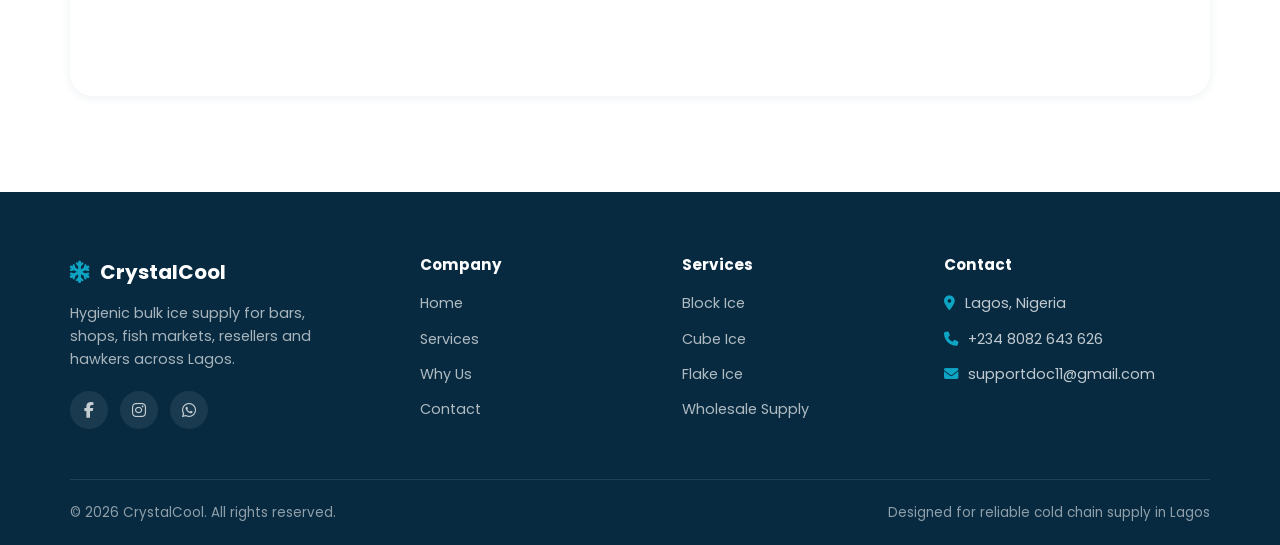
==== commit a3323676: "Edited the htmls" ====
--- a/contact.html
+++ b/contact.html
@@ -133,20 +133,20 @@
                 <option value="Block Ice">Block Ice</option>
                 <option value="Cube Ice">Cube Ice</option>
                 <option value="Flake Ice">Flake Ice</option>
+                <option value="Flake Ice">Nylon Block</option>
                 <option value="Not Sure">Not Sure Yet</option>
               </select>
             </div>
           </div>
           <div class="field">
             <label for="quantity">Estimated Quantity</label>
-            <input type="text" id="quantity" name="quantity" placeholder="e.g. 20 blocks daily">
+            <input type="text" id="quantity" name="quantity" placeholder="e.g. 15 blocks daily">
           </div>
           <div class="field">
             <label for="message">Message</label>
             <textarea id="message" name="message" placeholder="Tell us about your delivery location and schedule"></textarea>
           </div>
           <button type="submit" class="btn btn-primary btn-block"><i class="fa-brands fa-whatsapp"></i> Send via WhatsApp</button>
-          <p class="form-note"><i class="fa-solid fa-circle-info"></i> Submitting opens WhatsApp with your details filled in, so our team can respond quickly.</p>
           <div class="form-success"><i class="fa-solid fa-circle-check"></i> Thanks! Your request has been prepared in WhatsApp.</div>
         </form>
       </div>
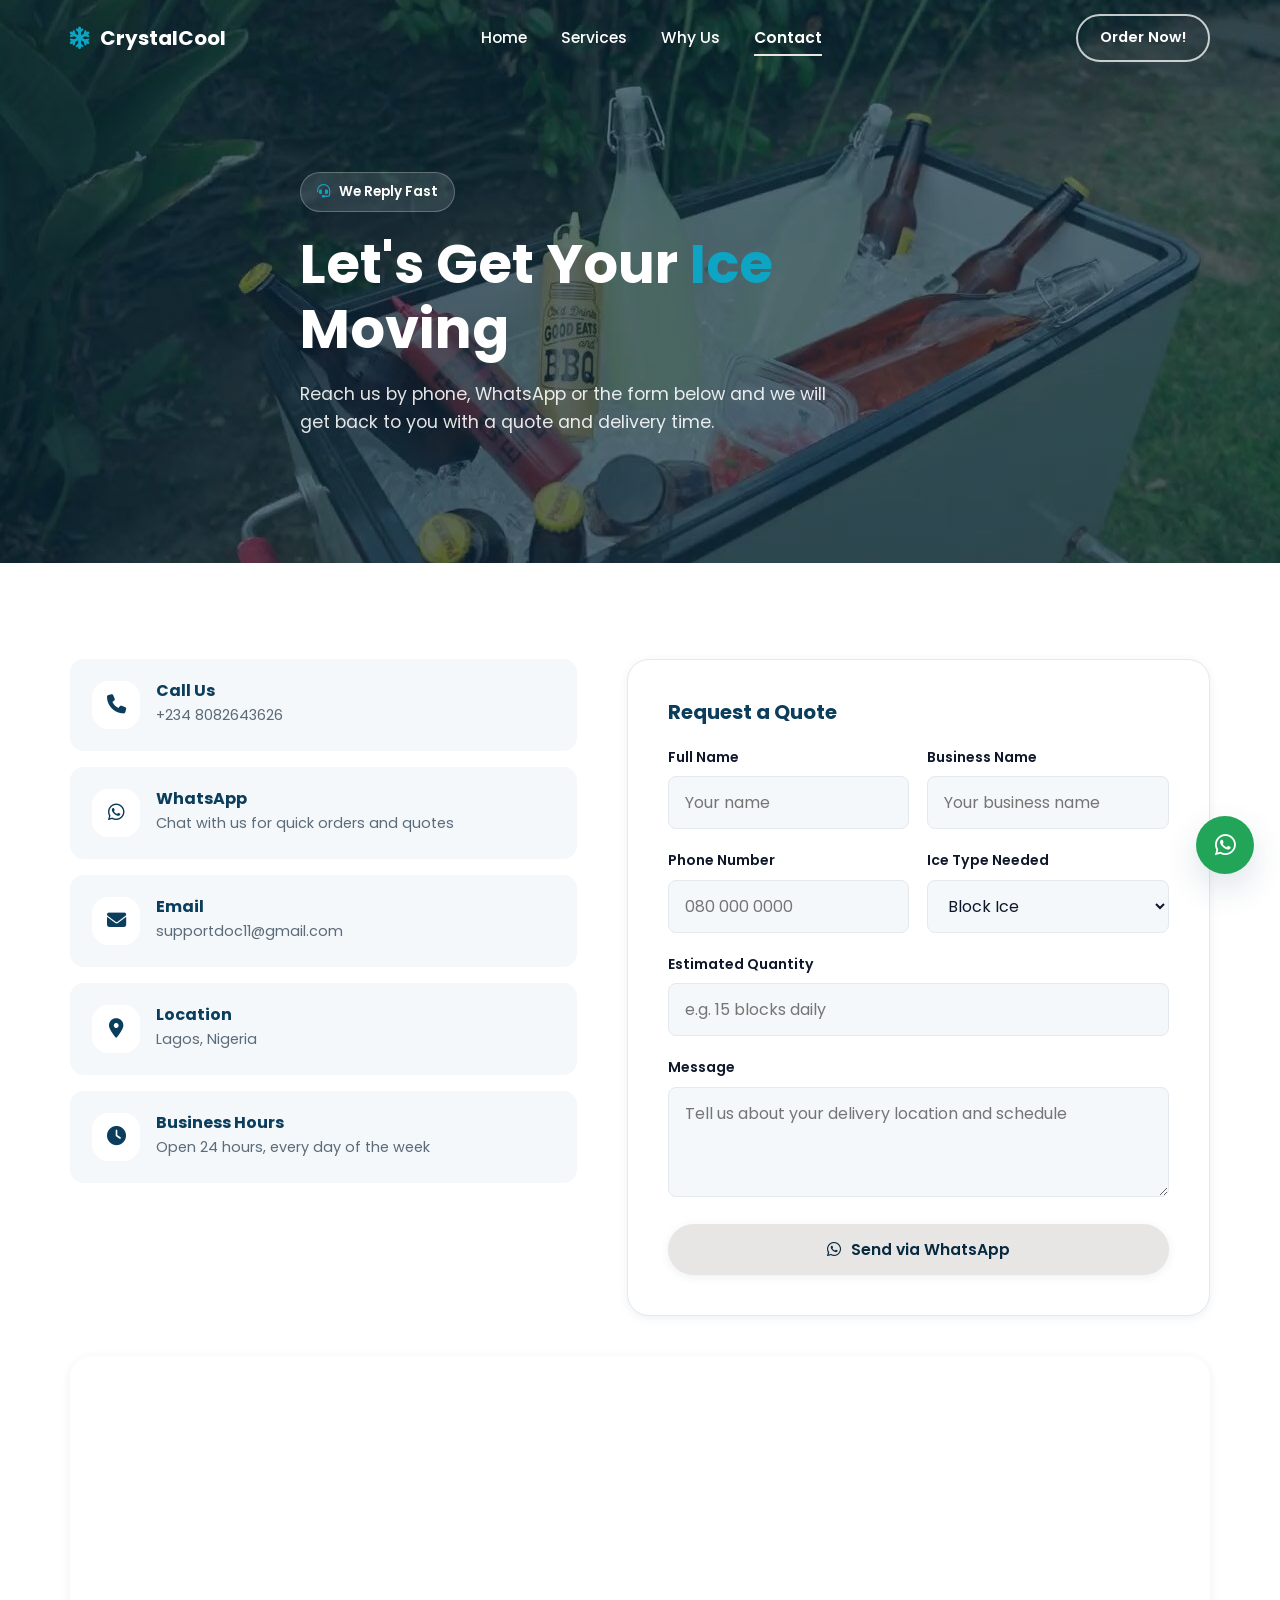
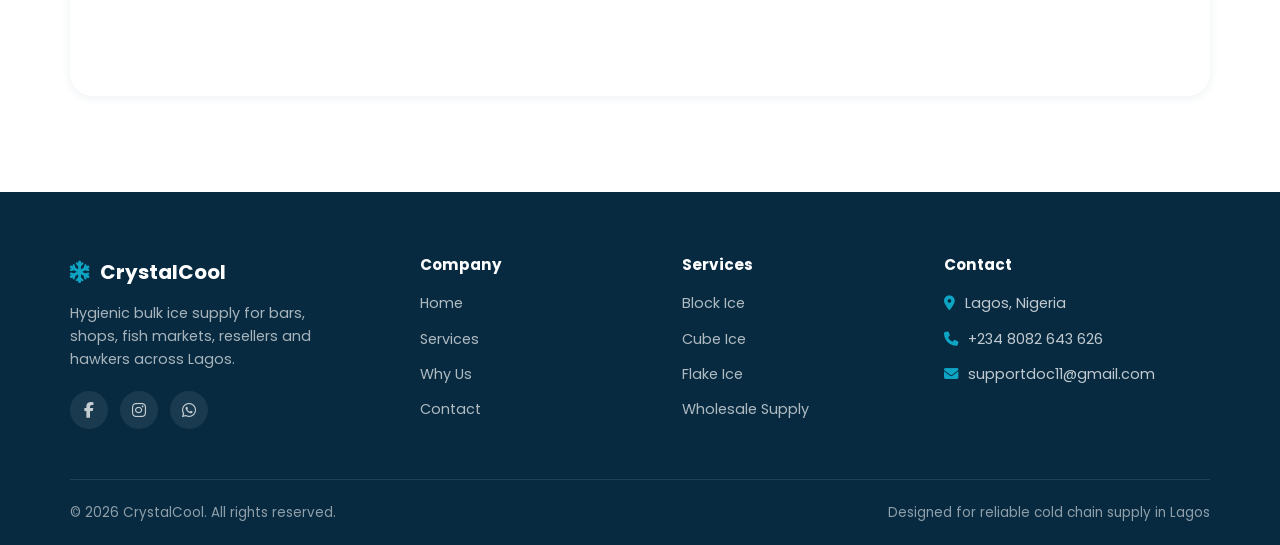
==== commit 3161dabf: "Update contact.html" ====
--- a/contact.html
+++ b/contact.html
@@ -8,18 +8,18 @@
 <meta name="keywords" content="contact ice supplier Lagos, order ice block, ice delivery quote, CrystalCool contact">
 <meta name="robots" content="index, follow">
 <meta name="author" content="CrystalCool">
-<link rel="canonical" href="https://www.crystalcool.ng/contact.html">
+<link rel="canonical" href="https://www.crystalcool.online/contact.html">
 
 <meta property="og:type" content="website">
 <meta property="og:site_name" content="CrystalCool">
 <meta property="og:title" content="Contact CrystalCool | Order Ice Supply in Lagos">
 <meta property="og:description" content="Call, WhatsApp or send a request to order block, cube or flake ice with fast delivery.">
-<meta property="og:image" content="https://www.crystalcool.ng/assets/images/poster-contact.jpg">
-<meta property="og:url" content="https://www.crystalcool.ng/contact.html">
+<meta property="og:image" content="https://www.crystalcool.online/assets/images/poster-contact.jpg">
+<meta property="og:url" content="https://www.crystalcool.online/contact.html">
 <meta name="twitter:card" content="summary_large_image">
 <meta name="twitter:title" content="Contact CrystalCool">
 <meta name="twitter:description" content="Order block, cube or flake ice with fast delivery across Lagos.">
-<meta name="twitter:image" content="https://www.crystalcool.ng/assets/images/poster-contact.jpg">
+<meta name="twitter:image" content="https://www.crystalcool.online/assets/images/poster-contact.jpg">
 
 <link rel="icon" type="image/webp" href="assets/images/ice-cubes-macro-1.webp">
 <link rel="preload" as="image" href="assets/images/poster-contact.jpg">
@@ -34,7 +34,7 @@
   "@context": "https://schema.org",
   "@type": "ContactPage",
   "name": "Contact CrystalCool",
-  "url": "https://www.crystalcool.ng/contact.html",
+  "url": "https://www.crystalcool.online/contact.html",
   "about": {
     "@type": "LocalBusiness",
     "name": "CrystalCool",
@@ -62,7 +62,7 @@
       <a href="contact.html" class="active">Contact</a>
     </nav>
     <div class="nav-cta">
-      <a href="contact.html" class="btn btn-outline">Get a Quote</a>
+      <a href="contact.html" class="btn btn-outline">Order Now!</a>
       <button class="hamburger" aria-label="Toggle menu"><span></span><span></span><span></span></button>
     </div>
   </div>
